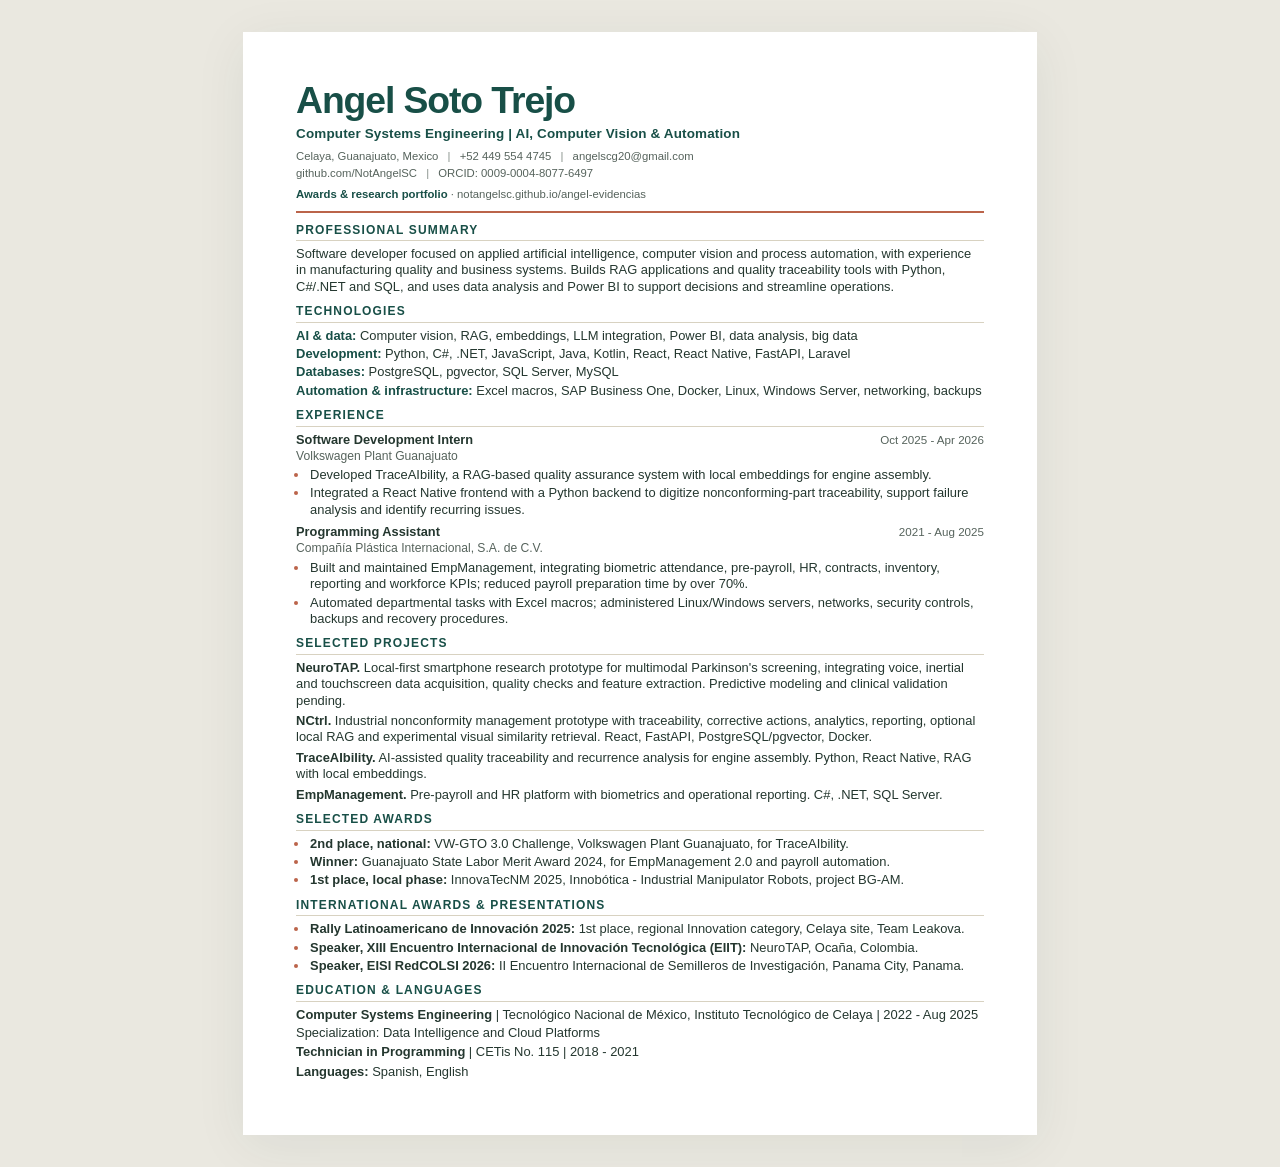
==== assets/cv/Angel_Soto_Trejo_CV.html @ 969c2f00 "Build professional AI portfolio and update one-page CV" ====
<!doctype html>
<html lang="en">
<head>
<meta charset="utf-8">
<meta name="viewport" content="width=device-width,initial-scale=1">
<meta name="description" content="Angel Soto Trejo - Artificial intelligence, computer vision, data analysis and process automation.">
<title>Angel Soto Trejo | Curriculum Vitae</title>
<style>
:root{--green:#184f47;--terra:#bb644a;--ink:#24372f;--muted:#56635c;--line:#d8d2c1}
*{box-sizing:border-box}
html{background:#eae8e0;color:var(--ink)}
body{font-family:Arial,Helvetica,sans-serif;margin:32px auto;max-width:210mm;padding:13mm 14mm 12mm;background:#fff;box-shadow:0 10px 50px #213d3412;font-size:9.7pt;line-height:1.27}
a{color:var(--green);text-decoration:none}a:hover{text-decoration:underline}a:focus-visible{outline:2px solid var(--terra);outline-offset:3px}
header{padding-bottom:9px;border-bottom:2px solid var(--terra);margin-bottom:10px}
h1{font-size:28pt;line-height:1.05;letter-spacing:-1.1px;color:var(--green);margin:0 0 5px;font-weight:700}
.headline{font-size:10.1pt;font-weight:600;letter-spacing:.15px;margin:0 0 7px;color:var(--green)}
.contact{font-size:8.5pt;line-height:1.4;margin:1px 0;color:var(--muted)}
.contact span{padding:0 6px;color:#88928c}.contact a{color:var(--muted)}
.evidence{margin:5px 0 0;font-size:8.5pt}.evidence a{font-weight:600}.evidence span{font-weight:400;color:var(--muted)}
section{margin:0 0 9px}h2{font-size:9.0pt;letter-spacing:1.15px;text-transform:uppercase;color:var(--green);line-height:1.2;margin:0 0 5px;padding-bottom:3px;border-bottom:1px solid var(--line);font-weight:700}
p{margin:0 0 2px}b,strong{font-weight:700}ul{margin:3px 0 0;padding-left:13px}li{padding-left:1px;margin-bottom:2px}li::marker{color:var(--terra)}
.skill{margin-bottom:2px}.skill b{color:var(--green)}
.role{margin-bottom:6px}.role:last-child{margin-bottom:0}.role-top{display:flex;justify-content:space-between;gap:10px;align-items:baseline}.role-top h3{font-size:9.6pt;margin:0;line-height:1.25}.date{font-size:8.7pt;color:var(--muted);white-space:nowrap}.company{font-size:9.1pt;color:var(--muted);margin:1px 0 0}.project{margin-bottom:4px}.languages{margin-top:4px}
@page{size:A4;margin:12mm 14mm}
@media print{html{background:#fff}body{margin:0;max-width:none;padding:0;box-shadow:none;print-color-adjust:exact;-webkit-print-color-adjust:exact}section,.role{break-inside:avoid}a{text-decoration:none}}
@media screen and (max-width:640px){body{margin:0;padding:25px 21px;font-size:10.5pt}h1{font-size:27pt}.headline{font-size:10pt}.contact{font-size:9pt}.contact span{padding:0 3px}.role-top{display:block}.date{display:block;margin-top:2px}section{margin-bottom:17px}h2{margin-bottom:7px}.company{font-size:10pt}}
</style>
</head>
<body>
<header>
<h1>Angel Soto Trejo</h1>
<p class="headline">Computer Systems Engineering | AI, Computer Vision &amp; Automation</p>
<p class="contact">Celaya, Guanajuato, Mexico <span>|</span> <a href="tel:+524495544745">+52 449 554 4745</a> <span>|</span> <a href="mailto:angelscg20@gmail.com">angelscg20@gmail.com</a></p>
<p class="contact"><a href="https://github.com/NotAngelSC">github.com/NotAngelSC</a> <span>|</span> <a href="https://orcid.org/0009-0004-8077-6497">ORCID: 0009-0004-8077-6497</a></p>
<p class="evidence"><a href="https://notangelsc.github.io/angel-evidencias/">Awards &amp; research portfolio</a> <span> · notangelsc.github.io/angel-evidencias</span></p>
</header>
<section><h2>Professional Summary</h2><p>Software developer focused on applied artificial intelligence, computer vision and process automation, with experience in manufacturing quality and business systems. Builds RAG applications and quality traceability tools with Python, C#/.NET and SQL, and uses data analysis and Power BI to support decisions and streamline operations.</p></section>
<section><h2>Technologies</h2><p class="skill"><b>AI &amp; data:</b> Computer vision, RAG, embeddings, LLM integration, Power BI, data analysis, big data</p><p class="skill"><b>Development:</b> Python, C#, .NET, JavaScript, Java, Kotlin, React, React Native, FastAPI, Laravel</p><p class="skill"><b>Databases:</b> PostgreSQL, pgvector, SQL Server, MySQL</p><p class="skill"><b>Automation &amp; infrastructure:</b> Excel macros, SAP Business One, Docker, Linux, Windows Server, networking, backups</p></section>
<section><h2>Experience</h2><article class="role"><div class="role-top"><h3>Software Development Intern</h3><span class="date">Oct 2025 - Apr 2026</span></div><p class="company">Volkswagen Plant Guanajuato</p><ul><li>Developed TraceAIbility, a RAG-based quality assurance system with local embeddings for engine assembly.</li><li>Integrated a React Native frontend with a Python backend to digitize nonconforming-part traceability, support failure analysis and identify recurring issues.</li></ul></article><article class="role"><div class="role-top"><h3>Programming Assistant</h3><span class="date">2021 - Aug 2025</span></div><p class="company">Compañía Plástica Internacional, S.A. de C.V.</p><ul><li>Built and maintained EmpManagement, integrating biometric attendance, pre-payroll, HR, contracts, inventory, reporting and workforce KPIs; reduced payroll preparation time by over 70%.</li><li>Automated departmental tasks with Excel macros; administered Linux/Windows servers, networks, security controls, backups and recovery procedures.</li></ul></article></section>
<section><h2>Selected Projects</h2><p class="project"><b>NeuroTAP.</b> Local-first smartphone research prototype for multimodal Parkinson's screening, integrating voice, inertial and touchscreen data acquisition, quality checks and feature extraction. Predictive modeling and clinical validation pending.</p><p class="project"><b>NCtrl.</b> Industrial nonconformity management prototype with traceability, corrective actions, analytics, reporting, optional local RAG and experimental visual similarity retrieval. React, FastAPI, PostgreSQL/pgvector, Docker.</p><p class="project"><b>TraceAIbility.</b> AI-assisted quality traceability and recurrence analysis for engine assembly. Python, React Native, RAG with local embeddings.</p><p class="project"><b>EmpManagement.</b> Pre-payroll and HR platform with biometrics and operational reporting. C#, .NET, SQL Server.</p></section>
<section><h2>Selected Awards</h2><ul><li><b>2nd place, national:</b> VW-GTO 3.0 Challenge, Volkswagen Plant Guanajuato, for TraceAIbility.</li><li><b>Winner:</b> Guanajuato State Labor Merit Award 2024, for EmpManagement 2.0 and payroll automation.</li><li><b>1st place, local phase:</b> InnovaTecNM 2025, Innobótica - Industrial Manipulator Robots, project BG-AM.</li></ul></section>
<section><h2>International Awards &amp; Presentations</h2><ul><li><b>Rally Latinoamericano de Innovación 2025:</b> 1st place, regional Innovation category, Celaya site, Team Leakova.</li><li><b>Speaker, XIII Encuentro Internacional de Innovación Tecnológica (EIIT):</b> NeuroTAP, Ocaña, Colombia.</li><li><b>Speaker, EISI RedCOLSI 2026:</b> II Encuentro Internacional de Semilleros de Investigación, Panama City, Panama.</li></ul></section>
<section><h2>Education &amp; Languages</h2><p><b>Computer Systems Engineering</b> | Tecnológico Nacional de México, Instituto Tecnológico de Celaya | 2022 - Aug 2025</p><p>Specialization: Data Intelligence and Cloud Platforms</p><p><b>Technician in Programming</b> | CETis No. 115 | 2018 - 2021</p><p class="languages"><b>Languages:</b> Spanish, English</p></section>
</body>
</html>
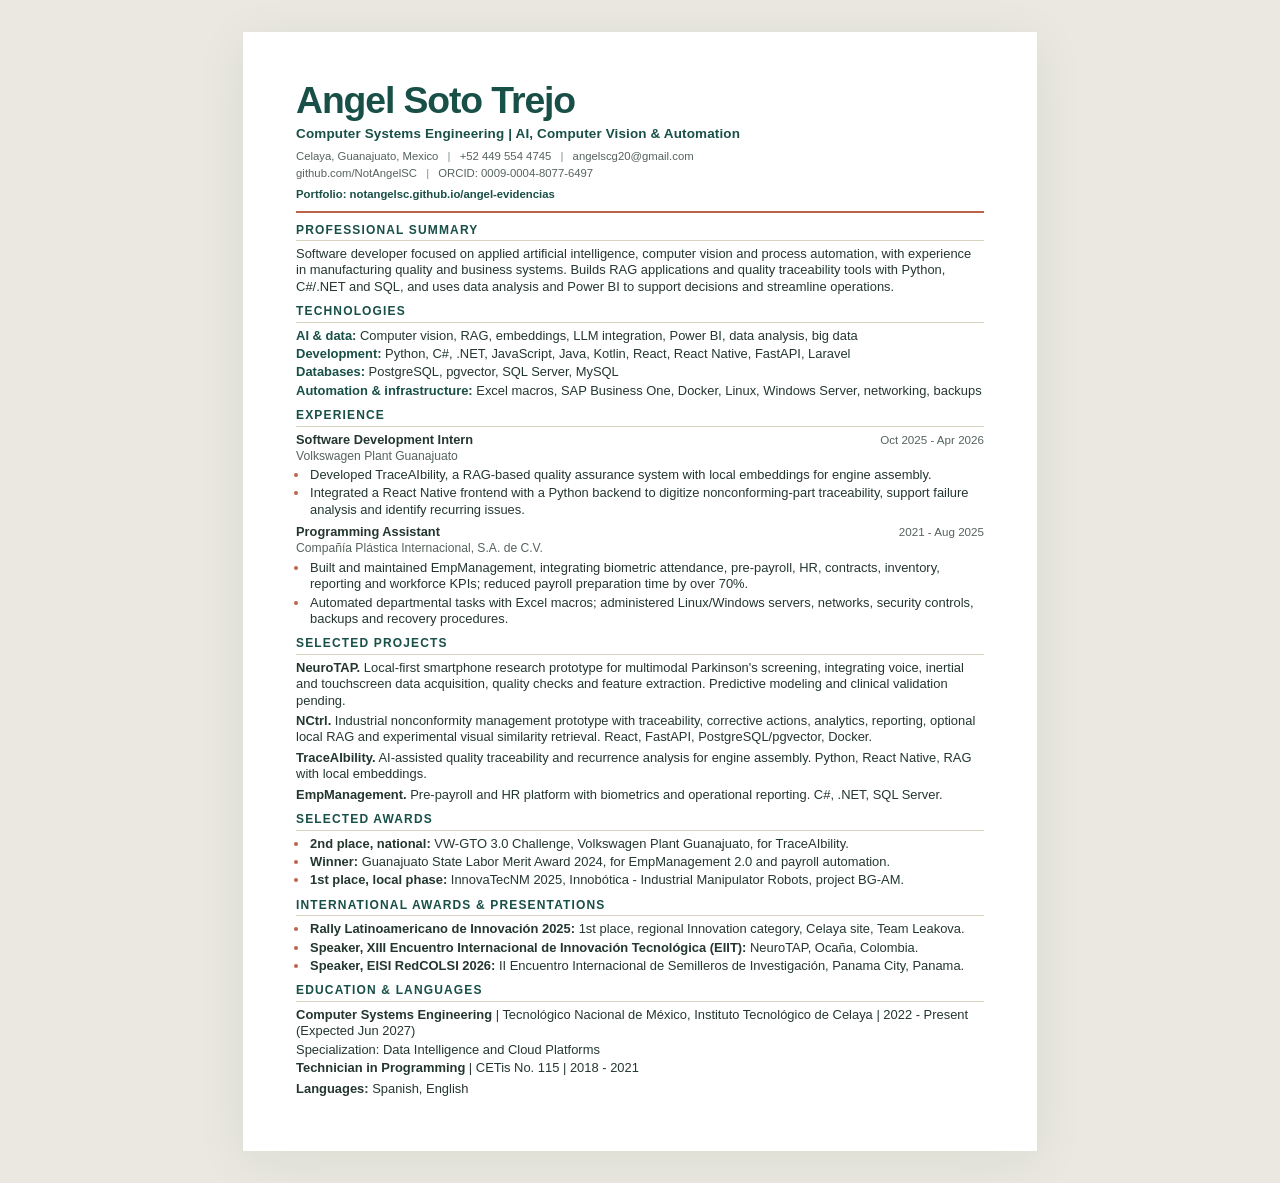
==== commit eedeabcd: "Update expected graduation date and portfolio link" ====
--- a/assets/cv/Angel_Soto_Trejo_CV.html
+++ b/assets/cv/Angel_Soto_Trejo_CV.html
@@ -32,7 +32,7 @@
 <p class="headline">Computer Systems Engineering | AI, Computer Vision &amp; Automation</p>
 <p class="contact">Celaya, Guanajuato, Mexico <span>|</span> <a href="tel:+524495544745">+52 449 554 4745</a> <span>|</span> <a href="mailto:angelscg20@gmail.com">angelscg20@gmail.com</a></p>
 <p class="contact"><a href="https://github.com/NotAngelSC">github.com/NotAngelSC</a> <span>|</span> <a href="https://orcid.org/0009-0004-8077-6497">ORCID: 0009-0004-8077-6497</a></p>
-<p class="evidence"><a href="https://notangelsc.github.io/angel-evidencias/">Awards &amp; research portfolio</a> <span> · notangelsc.github.io/angel-evidencias</span></p>
+<p class="evidence"><a href="https://notangelsc.github.io/angel-evidencias/">Portfolio: notangelsc.github.io/angel-evidencias</a></p>
 </header>
 <section><h2>Professional Summary</h2><p>Software developer focused on applied artificial intelligence, computer vision and process automation, with experience in manufacturing quality and business systems. Builds RAG applications and quality traceability tools with Python, C#/.NET and SQL, and uses data analysis and Power BI to support decisions and streamline operations.</p></section>
 <section><h2>Technologies</h2><p class="skill"><b>AI &amp; data:</b> Computer vision, RAG, embeddings, LLM integration, Power BI, data analysis, big data</p><p class="skill"><b>Development:</b> Python, C#, .NET, JavaScript, Java, Kotlin, React, React Native, FastAPI, Laravel</p><p class="skill"><b>Databases:</b> PostgreSQL, pgvector, SQL Server, MySQL</p><p class="skill"><b>Automation &amp; infrastructure:</b> Excel macros, SAP Business One, Docker, Linux, Windows Server, networking, backups</p></section>
@@ -40,6 +40,6 @@
 <section><h2>Selected Projects</h2><p class="project"><b>NeuroTAP.</b> Local-first smartphone research prototype for multimodal Parkinson's screening, integrating voice, inertial and touchscreen data acquisition, quality checks and feature extraction. Predictive modeling and clinical validation pending.</p><p class="project"><b>NCtrl.</b> Industrial nonconformity management prototype with traceability, corrective actions, analytics, reporting, optional local RAG and experimental visual similarity retrieval. React, FastAPI, PostgreSQL/pgvector, Docker.</p><p class="project"><b>TraceAIbility.</b> AI-assisted quality traceability and recurrence analysis for engine assembly. Python, React Native, RAG with local embeddings.</p><p class="project"><b>EmpManagement.</b> Pre-payroll and HR platform with biometrics and operational reporting. C#, .NET, SQL Server.</p></section>
 <section><h2>Selected Awards</h2><ul><li><b>2nd place, national:</b> VW-GTO 3.0 Challenge, Volkswagen Plant Guanajuato, for TraceAIbility.</li><li><b>Winner:</b> Guanajuato State Labor Merit Award 2024, for EmpManagement 2.0 and payroll automation.</li><li><b>1st place, local phase:</b> InnovaTecNM 2025, Innobótica - Industrial Manipulator Robots, project BG-AM.</li></ul></section>
 <section><h2>International Awards &amp; Presentations</h2><ul><li><b>Rally Latinoamericano de Innovación 2025:</b> 1st place, regional Innovation category, Celaya site, Team Leakova.</li><li><b>Speaker, XIII Encuentro Internacional de Innovación Tecnológica (EIIT):</b> NeuroTAP, Ocaña, Colombia.</li><li><b>Speaker, EISI RedCOLSI 2026:</b> II Encuentro Internacional de Semilleros de Investigación, Panama City, Panama.</li></ul></section>
-<section><h2>Education &amp; Languages</h2><p><b>Computer Systems Engineering</b> | Tecnológico Nacional de México, Instituto Tecnológico de Celaya | 2022 - Aug 2025</p><p>Specialization: Data Intelligence and Cloud Platforms</p><p><b>Technician in Programming</b> | CETis No. 115 | 2018 - 2021</p><p class="languages"><b>Languages:</b> Spanish, English</p></section>
+<section><h2>Education &amp; Languages</h2><p><b>Computer Systems Engineering</b> | Tecnológico Nacional de México, Instituto Tecnológico de Celaya | 2022 - Present (Expected Jun 2027)</p><p>Specialization: Data Intelligence and Cloud Platforms</p><p><b>Technician in Programming</b> | CETis No. 115 | 2018 - 2021</p><p class="languages"><b>Languages:</b> Spanish, English</p></section>
 </body>
 </html>
